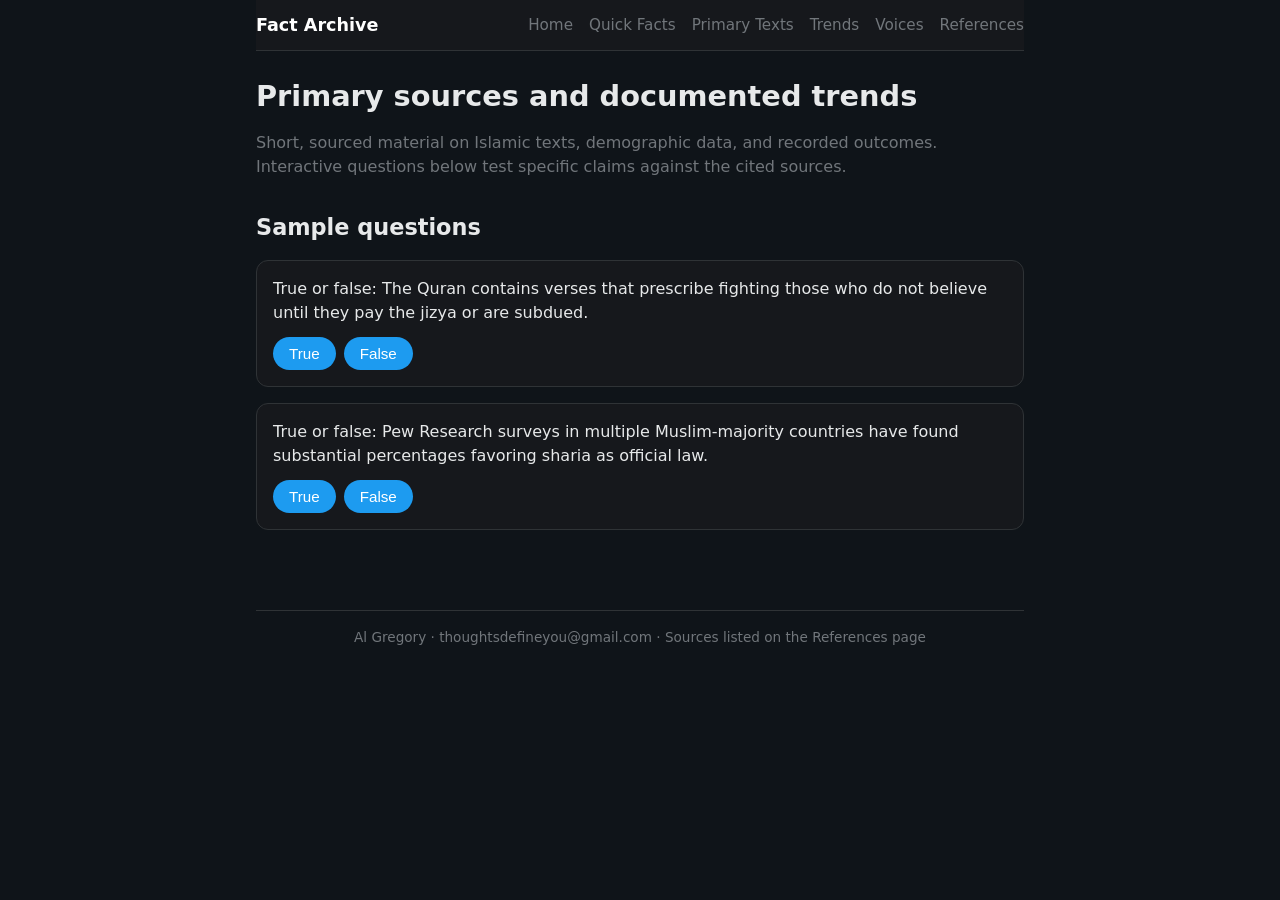
==== index.html @ c5e0240a "Add files via upload" ====
<!DOCTYPE html>
<html lang="en">
<head>
<meta charset="UTF-8">
<meta name="viewport" content="width=device-width, initial-scale=1.0">
<title>Fact Archive</title>
<link rel="stylesheet" href="style.css">
</head>
<body>
<nav>
  <div class="nav-inner">
    <a href="index.html" class="logo">Fact Archive</a>
    <div class="links">
      <a href="index.html">Home</a>
      <a href="facts.html">Quick Facts</a>
      <a href="texts.html">Primary Texts</a>
      <a href="trends.html">Trends</a>
      <a href="voices.html">Voices</a>
      <a href="references.html">References</a>
    </div>
  </div>
</nav>

<main>
  <section class="hero">
    <h1>Primary sources and documented trends</h1>
    <p>Short, sourced material on Islamic texts, demographic data, and recorded outcomes. Interactive questions below test specific claims against the cited sources.</p>
  </section>

  <section class="quiz-section">
    <h2>Sample questions</h2>
    <div class="quiz-card" data-answer="true">
      <p class="question">True or false: The Quran contains verses that prescribe fighting those who do not believe until they pay the jizya or are subdued.</p>
      <div class="buttons">
        <button onclick="answer(this, true)">True</button>
        <button onclick="answer(this, false)">False</button>
      </div>
      <div class="explanation hidden">
        Quran 9:29 (Sahih International): “Fight those who do not believe in Allah or in the Last Day and who do not consider unlawful what Allah and His Messenger have made unlawful and who do not adopt the religion of truth from those who were given the Scripture — [fight] until they give the jizyah willingly while they are humbled.”
      </div>
    </div>

    <div class="quiz-card" data-answer="true">
      <p class="question">True or false: Pew Research surveys in multiple Muslim-majority countries have found substantial percentages favoring sharia as official law.</p>
      <div class="buttons">
        <button onclick="answer(this, true)">True</button>
        <button onclick="answer(this, false)">False</button>
      </div>
      <div class="explanation hidden">
        Pew Research Center, “The World’s Muslims: Religion, Politics and Society” (2013). In several countries majorities or large minorities said they favor making sharia the official law of the land. Exact figures vary by country; see the full report for tables.
      </div>
    </div>
  </section>
</main>

<footer>
  <p>Al Gregory · thoughtsdefineyou@gmail.com · Sources listed on the References page</p>
</footer>
<script src="script.js"></script>
</body>
</html>
---- style.css ----
* { box-sizing: border-box; margin: 0; padding: 0; }
body {
  font-family: system-ui, -apple-system, sans-serif;
  line-height: 1.5;
  background: #0f1419;
  color: #e7e9ea;
  max-width: 800px;
  margin: 0 auto;
  padding: 0 16px 40px;
}
nav {
  background: #16181c;
  border-bottom: 1px solid #2f3336;
  position: sticky;
  top: 0;
  z-index: 10;
}
.nav-inner {
  display: flex;
  justify-content: space-between;
  align-items: center;
  padding: 12px 0;
  flex-wrap: wrap;
  gap: 8px;
}
.logo { font-weight: 700; color: #fff; text-decoration: none; font-size: 1.1rem; }
.links { display: flex; gap: 16px; flex-wrap: wrap; }
.links a { color: #71767b; text-decoration: none; font-size: 0.95rem; }
.links a:hover { color: #fff; }
main { padding: 24px 0; }
.hero h1 { font-size: 1.8rem; margin-bottom: 12px; }
.hero p { color: #71767b; margin-bottom: 32px; }
h2 { font-size: 1.4rem; margin: 24px 0 16px; }
.quiz-card, .fact-card, .voice-card {
  background: #16181c;
  border: 1px solid #2f3336;
  border-radius: 12px;
  padding: 16px;
  margin-bottom: 16px;
}
.question { margin-bottom: 12px; font-weight: 500; }
.buttons { display: flex; gap: 8px; }
button {
  background: #1d9bf0;
  color: #fff;
  border: none;
  padding: 8px 16px;
  border-radius: 20px;
  cursor: pointer;
  font-size: 0.95rem;
}
button:hover { background: #1a8cd8; }
.explanation {
  margin-top: 12px;
  padding: 12px;
  background: #0f1419;
  border-radius: 8px;
  font-size: 0.95rem;
  color: #e7e9ea;
}
.hidden { display: none; }
.correct { border-color: #00ba7c; }
.incorrect { border-color: #f4212e; }
footer {
  margin-top: 40px;
  padding-top: 16px;
  border-top: 1px solid #2f3336;
  color: #71767b;
  font-size: 0.85rem;
  text-align: center;
}
ul { padding-left: 20px; margin: 8px 0; }
li { margin-bottom: 6px; }
a { color: #1d9bf0; }
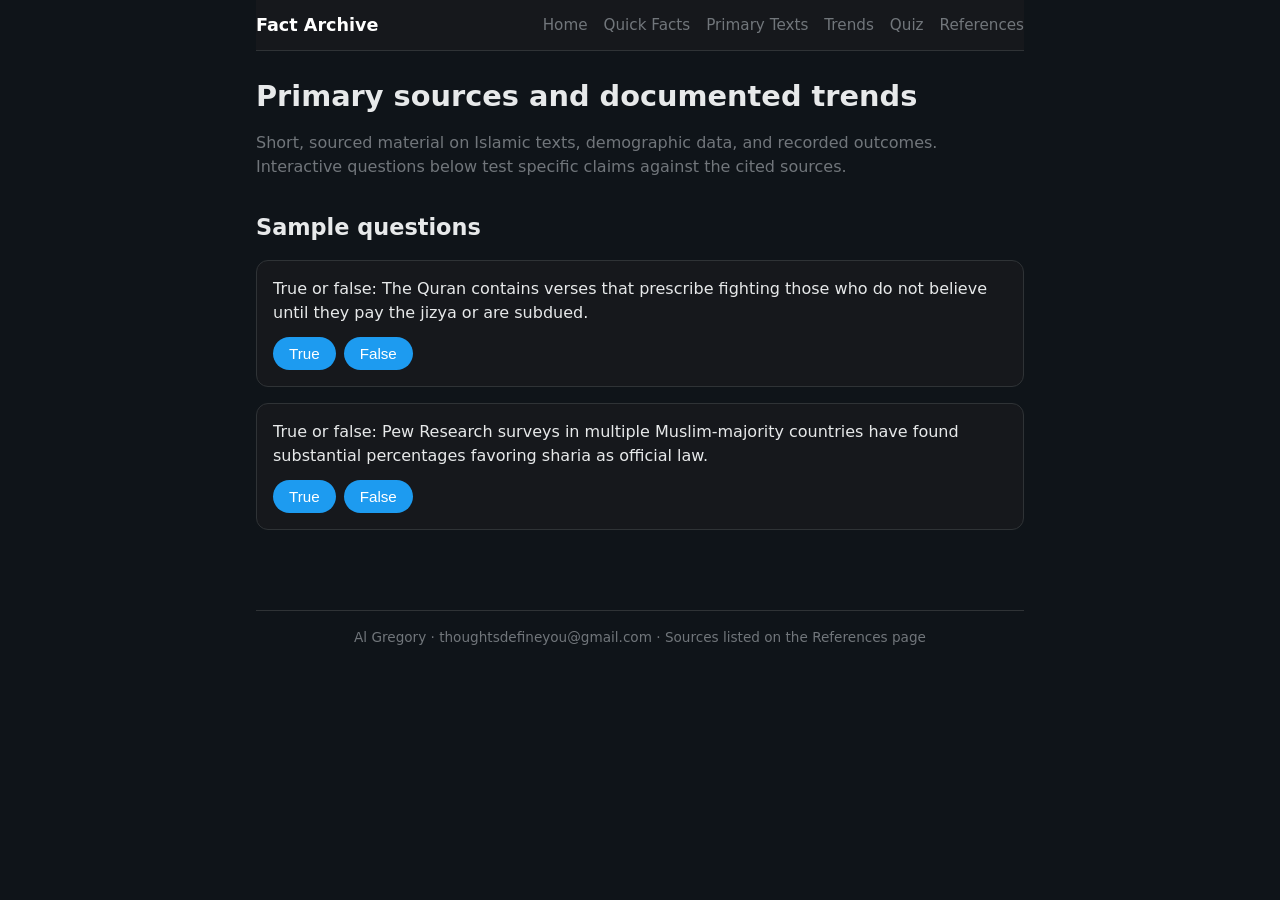
==== commit 144a3d53: "Add files via upload" ====
--- a/index.html
+++ b/index.html
@@ -15,7 +15,7 @@
       <a href="facts.html">Quick Facts</a>
       <a href="texts.html">Primary Texts</a>
       <a href="trends.html">Trends</a>
-      <a href="voices.html">Voices</a>
+      <a href="quiz.html">Quiz</a>
       <a href="references.html">References</a>
     </div>
   </div>
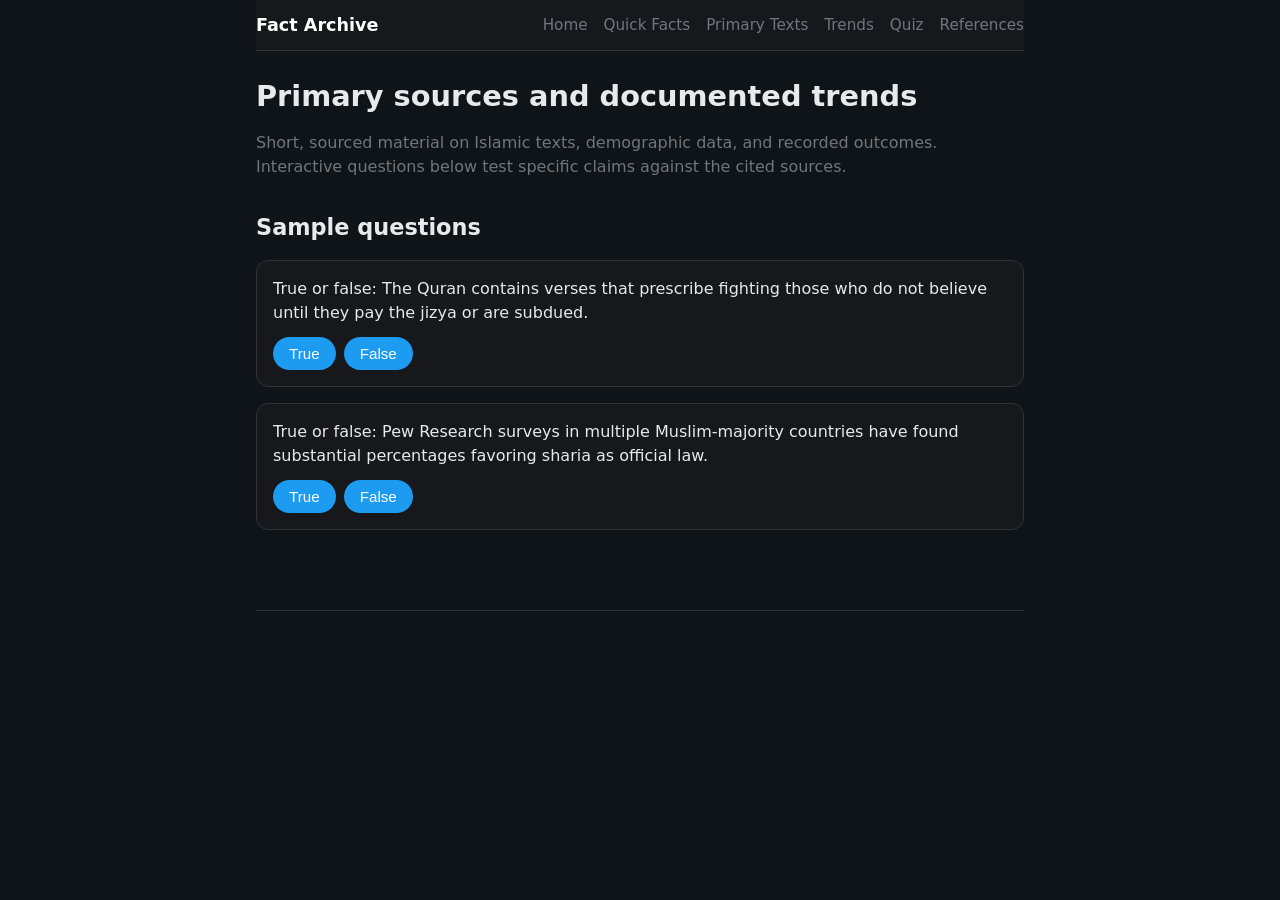
==== commit 83d318f4: "Add files via upload" ====
--- a/index.html
+++ b/index.html
@@ -54,7 +54,6 @@
 </main>
 
 <footer>
-  <p>Al Gregory · thoughtsdefineyou@gmail.com · Sources listed on the References page</p>
 </footer>
 <script src="script.js"></script>
 </body>
--- a/style.css
+++ b/style.css
@@ -48,6 +48,12 @@
   border-radius: 20px;
   cursor: pointer;
   font-size: 0.95rem;
+  transition: background 0.2s, transform 0.1s;
+}
+button:hover { background: #1a8cd8; transform: translateY(-1px); }
+button:disabled { opacity: 0.6; cursor: default; transform: none; }
+.next-btn { background: #00ba7c; margin-top: 12px; display: block; }
+.explanation { transition: opacity 0.3s; }
 }
 button:hover { background: #1a8cd8; }
 .explanation {
